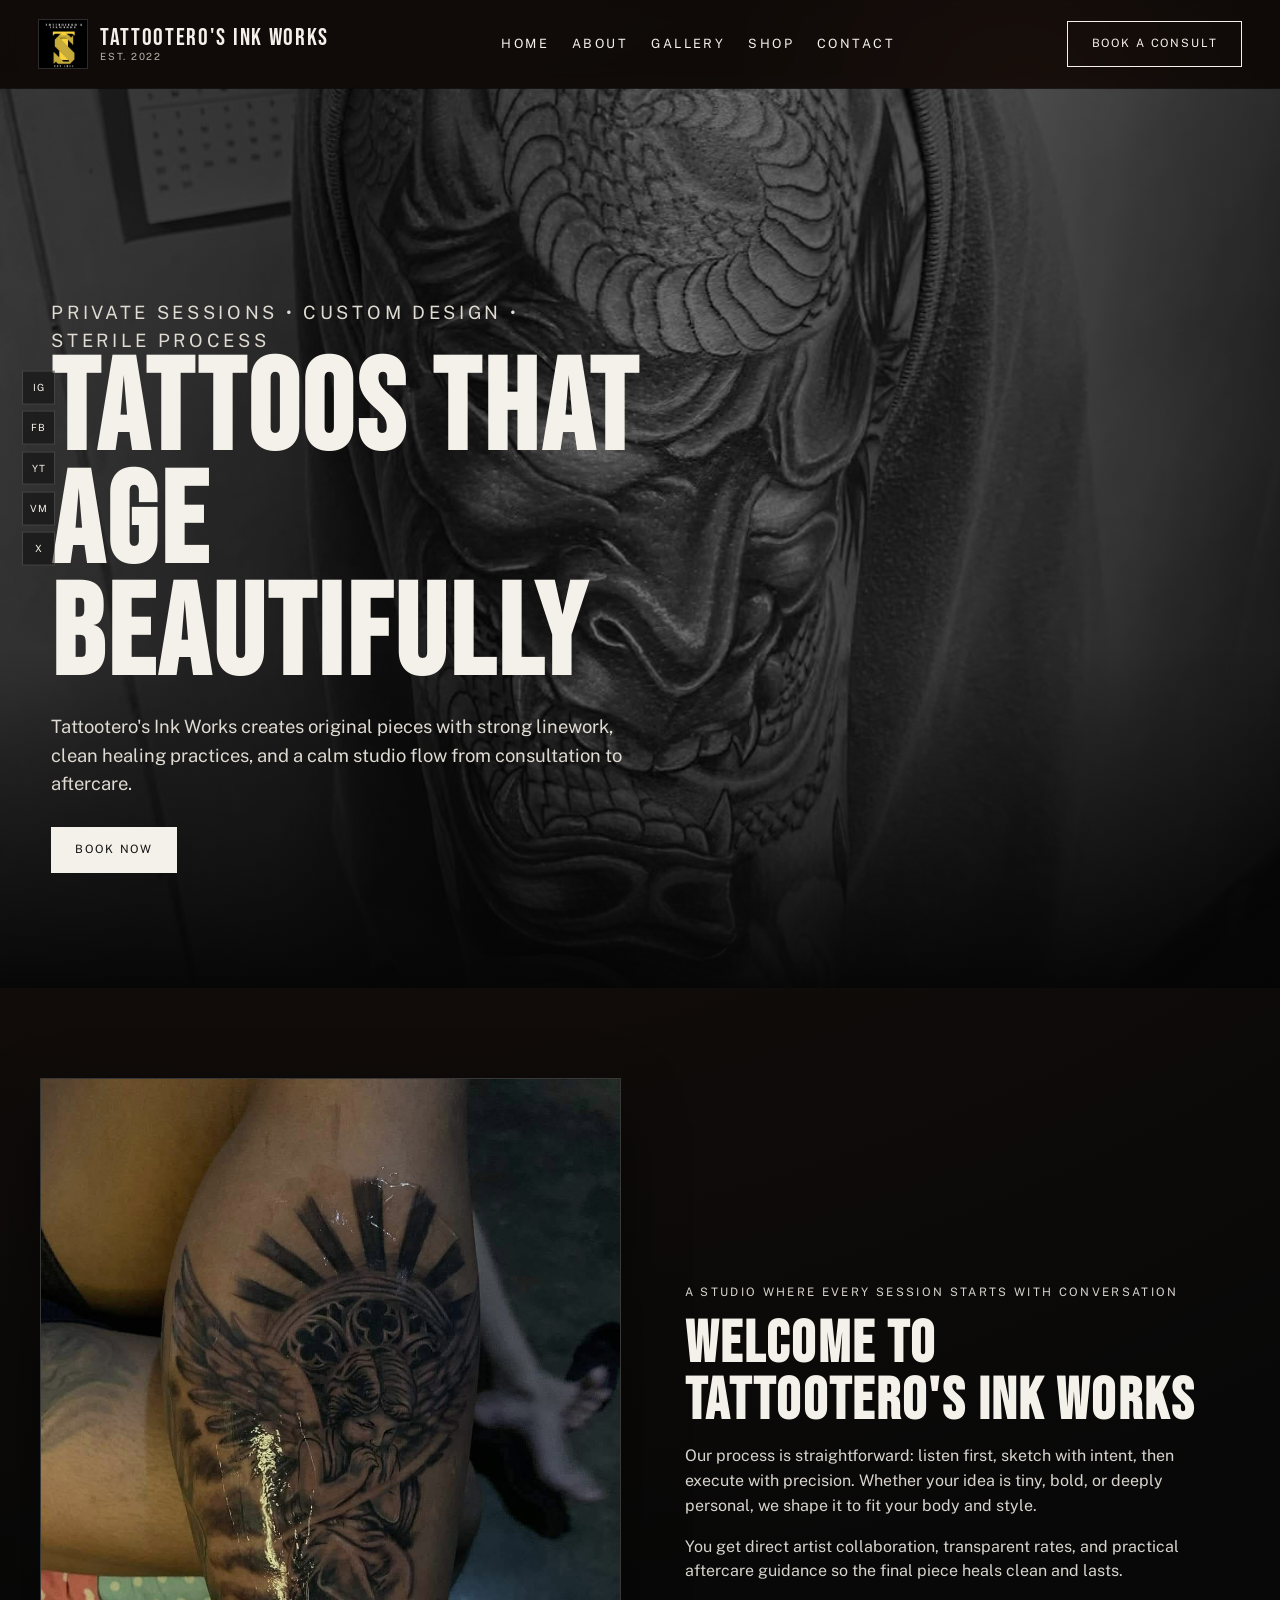
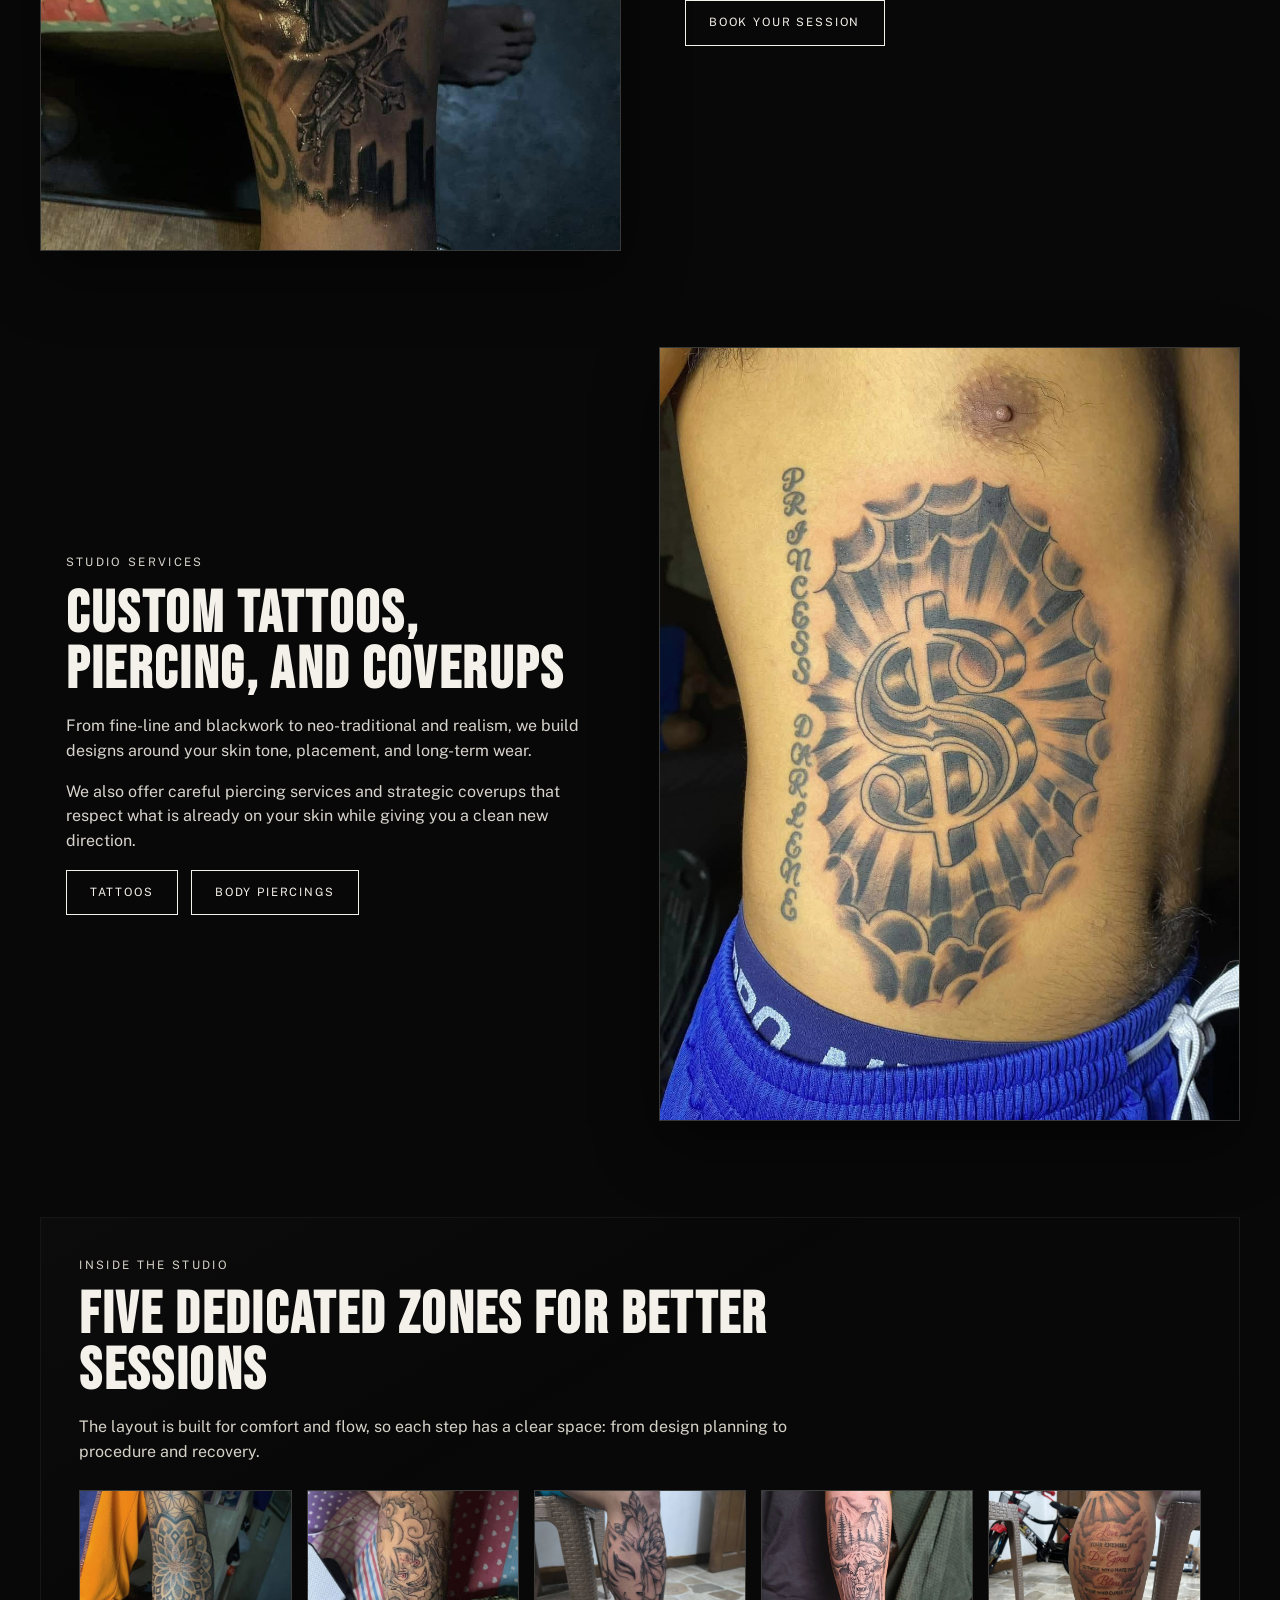
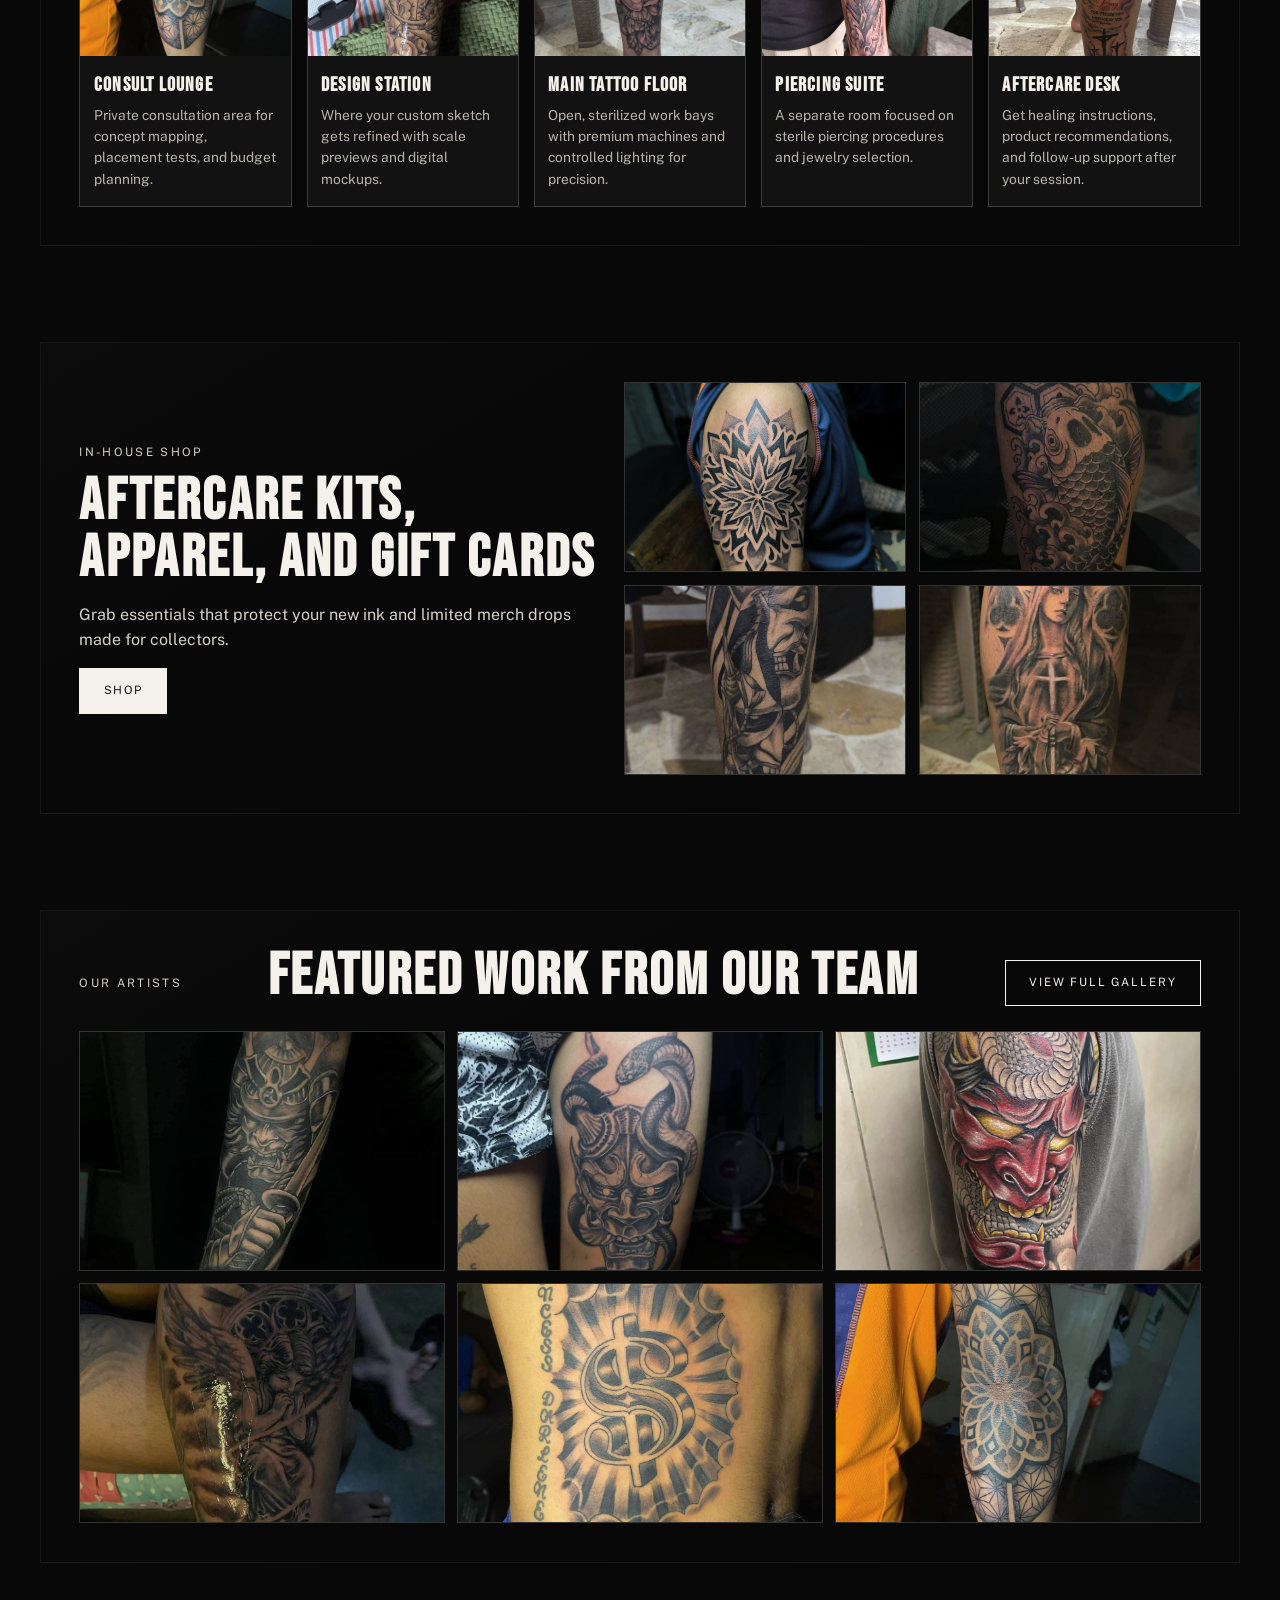
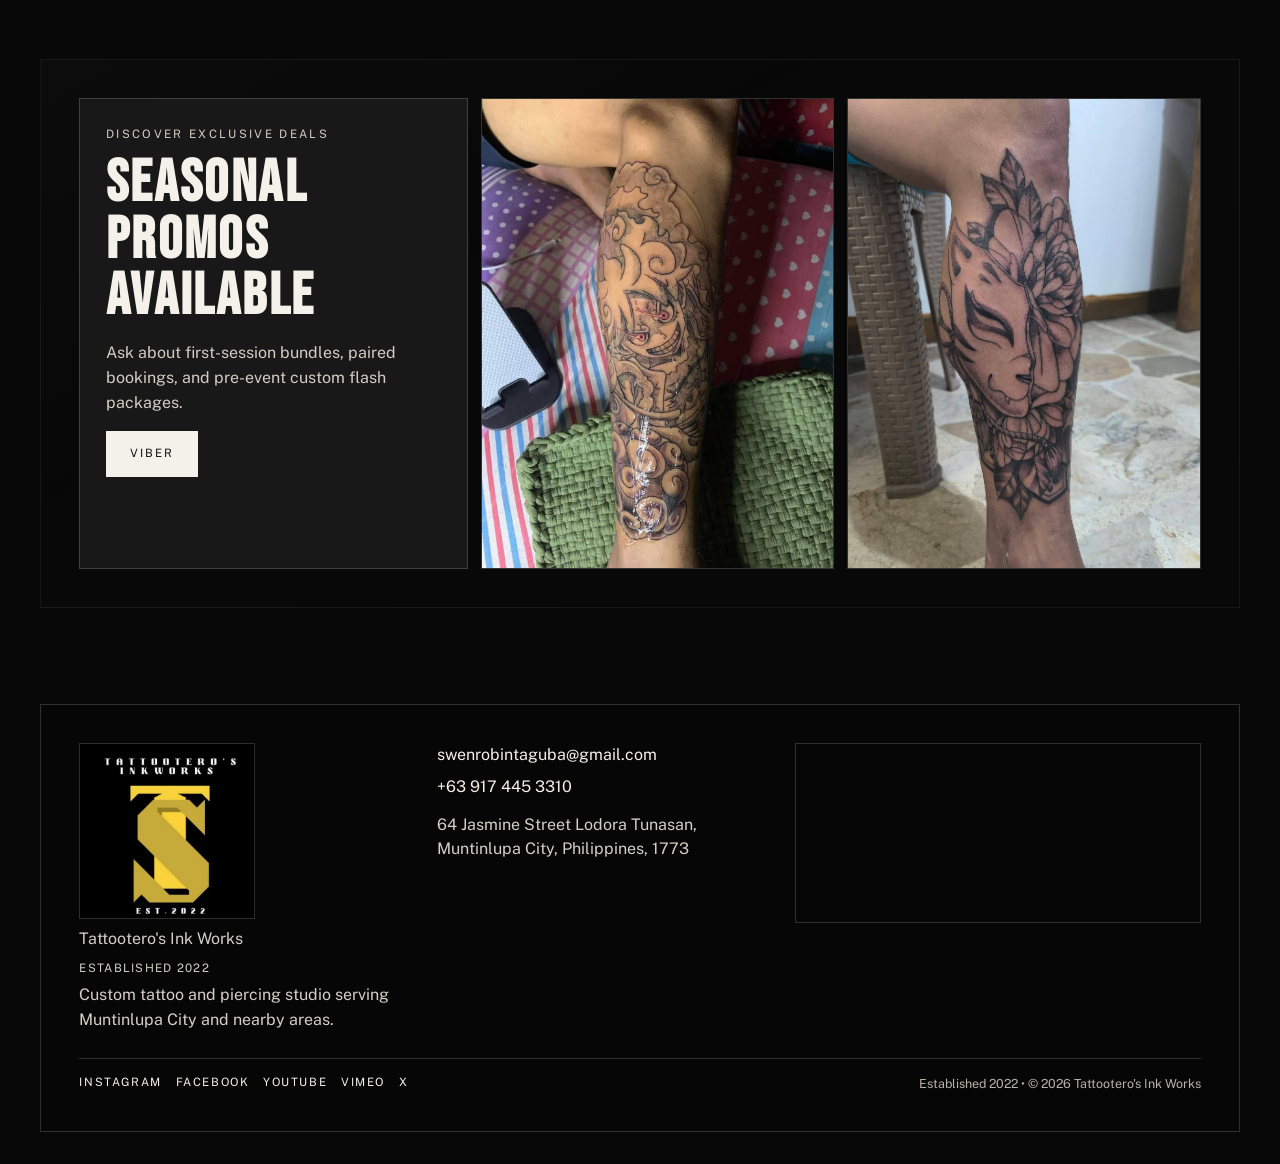
==== swen_tatts/tattootero-s-ink-works/index.html @ 1610db6c "Add files via upload" ====
<!DOCTYPE html>
<html lang="en">
<head>
  <meta charset="UTF-8" />
  <meta name="viewport" content="width=device-width, initial-scale=1.0" />
  <title>Tattootero's Ink Works</title>
  <meta name="description" content="Tattootero's Ink Works - award-winning tattoo artistry and studio services." />
  <link rel="preconnect" href="https://fonts.googleapis.com" />
  <link rel="preconnect" href="https://fonts.gstatic.com" crossorigin />
  <link href="https://fonts.googleapis.com/css2?family=Bebas+Neue&family=Public+Sans:wght@300;400;500;700&display=swap" rel="stylesheet" />
  <link rel="stylesheet" href="styles.css" />
</head>
<body>
  <div class="ambient-glow" aria-hidden="true"></div>

  <header class="site-header">
    <a class="brand" href="#home">
      <img class="brand-logo" src="images/logo.jpg" alt="Tattootero's Ink Works logo" />
      <span class="brand-text">
        <span class="brand-name">Tattootero's Ink Works</span>
        <span class="brand-est">Est. 2022</span>
      </span>
    </a>

    <button class="menu-toggle" type="button" aria-expanded="false" aria-controls="site-nav">
      <span></span>
      <span></span>
      <span></span>
      <span class="menu-label">Menu</span>
    </button>

    <nav class="site-nav" id="site-nav" aria-label="Main">
      <a href="#home">Home</a>
      <a href="#about">About</a>
      <a href="#gallery">Gallery</a>
      <a href="#shop">Shop</a>
      <a href="#contact">Contact</a>
    </nav>

    <a class="btn btn-outline header-cta" href="#contact">Book A Consult</a>
  </header>

  <ul class="social-rail" aria-label="Social links">
    <li><a href="#" aria-label="Instagram">IG</a></li>
    <li><a href="https://www.facebook.com/profile.php?id=61572030596200" aria-label="Facebook">FB</a></li>
    <li><a href="#" aria-label="YouTube">YT</a></li>
    <li><a href="#" aria-label="Vimeo">VM</a></li>
    <li><a href="#" aria-label="X">X</a></li>
  </ul>

  <main>
    <section class="hero" id="home">
      <img
        class="hero-image"
        src="images/previous%20works/1.jpg"
        alt="Studio hero visual"
      />
      <div class="hero-overlay"></div>
      <div class="hero-content">
        <p class="eyebrow">Private Sessions • Custom Design • Sterile Process</p>
        <h1>Tattoos That Age<br />Beautifully</h1>
        <p>
          Tattootero's Ink Works creates original pieces with strong linework, clean healing practices, and a calm studio flow
          from consultation to aftercare.
        </p>
        <a class="btn btn-primary" href="#contact">Book Now</a>
      </div>
    </section>

    <section class="about split reveal" id="about">
      <figure class="panel-photo">
        <img
          src="images/previous%20works/2.jpg"
          alt="Portrait in studio"
        />
      </figure>
      <div class="panel-copy">
        <p class="section-tag">A Studio Where Every Session Starts With Conversation</p>
        <h2>Welcome To Tattootero's Ink Works</h2>
        <p>
          Our process is straightforward: listen first, sketch with intent, then execute with precision. Whether your idea is tiny,
          bold, or deeply personal, we shape it to fit your body and style.
        </p>
        <p>
          You get direct artist collaboration, transparent rates, and practical aftercare guidance so the final piece heals clean and
          lasts.
        </p>
        <a class="btn btn-outline" href="#contact">Book Your Session</a>
      </div>
    </section>

    <section class="services split reverse reveal">
      <figure class="panel-photo">
        <img
          src="images/previous%20works/3.jpg"
          alt="Tattoo session close-up"
        />
      </figure>
      <div class="panel-copy">
        <p class="section-tag">Studio Services</p>
        <h2>Custom Tattoos, Piercing, And Coverups</h2>
        <p>
          From fine-line and blackwork to neo-traditional and realism, we build designs around your skin tone, placement, and long-term
          wear.
        </p>
        <p>
          We also offer careful piercing services and strategic coverups that respect what is already on your skin while giving you
          a clean new direction.
        </p>
        <div class="button-row">
          <a class="btn btn-outline" href="#gallery">Tattoos</a>
          <a class="btn btn-outline" href="#gallery">Body Piercings</a>
        </div>
      </div>
    </section>

    <section class="studios reveal" id="studios">
      <div class="section-head">
        <p class="section-tag">Inside The Studio</p>
        <h2>Five Dedicated Zones For Better Sessions</h2>
        <p>
          The layout is built for comfort and flow, so each step has a clear space: from design planning to procedure and recovery.
        </p>
      </div>

      <div class="studio-grid">
        <article class="studio-card">
          <img src="images/previous%20works/4.jpg" alt="Consult lounge" />
          <h3>Consult Lounge</h3>
          <p>Private consultation area for concept mapping, placement tests, and budget planning.</p>
        </article>
        <article class="studio-card">
          <img src="images/previous%20works/5.jpg" alt="Design station" />
          <h3>Design Station</h3>
          <p>Where your custom sketch gets refined with scale previews and digital mockups.</p>
        </article>
        <article class="studio-card">
          <img src="images/previous%20works/6.jpg" alt="Main tattoo floor" />
          <h3>Main Tattoo Floor</h3>
          <p>Open, sterilized work bays with premium machines and controlled lighting for precision.</p>
        </article>
        <article class="studio-card">
          <img src="images/previous%20works/7.jpg" alt="Piercing suite" />
          <h3>Piercing Suite</h3>
          <p>A separate room focused on sterile piercing procedures and jewelry selection.</p>
        </article>
        <article class="studio-card">
          <img src="images/previous%20works/8.jpg" alt="Aftercare counter" />
          <h3>Aftercare Desk</h3>
          <p>Get healing instructions, product recommendations, and follow-up support after your session.</p>
        </article>
      </div>
    </section>

    <section class="shop-highlight reveal" id="shop">
      <div class="shop-copy">
        <p class="section-tag">In-House Shop</p>
        <h2>Aftercare Kits, Apparel, And Gift Cards</h2>
        <p>Grab essentials that protect your new ink and limited merch drops made for collectors.</p>
        <a class="btn btn-primary" href="#contact">Shop</a>
      </div>
      <div class="shop-mosaic">
        <img src="images/previous%20works/9.jpg" alt="Merch display" />
        <img src="images/previous%20works/10.jpg" alt="Aftercare products" />
        <img src="images/previous%20works/11.jpg" alt="Ink and accessories" />
        <img src="images/previous%20works/12.jpg" alt="Retail shelf" />
      </div>
    </section>

    <section class="artists reveal" id="gallery">
      <div class="section-head artists-head">
        <p class="section-tag">Our Artists</p>
        <h2>Featured Work From Our Team</h2>
        <a class="btn btn-outline" href="#">View Full Gallery</a>
      </div>
      <div class="artist-grid">
        <img src="images/previous%20works/13.jpg" alt="Tattoo artwork 1" />
        <img src="images/previous%20works/14.jpg" alt="Tattoo artwork 2" />
        <img src="images/previous%20works/1.jpg" alt="Tattoo artwork 3" />
        <img src="images/previous%20works/2.jpg" alt="Tattoo artwork 4" />
        <img src="images/previous%20works/3.jpg" alt="Tattoo artwork 5" />
        <img src="images/previous%20works/4.jpg" alt="Tattoo artwork 6" />
      </div>
    </section>

    <section class="promo reveal">
      <div class="promo-card">
        <p class="section-tag">Discover Exclusive Deals</p>
        <h2>Seasonal Promos Available</h2>
        <p>Ask about first-session bundles, paired bookings, and pre-event custom flash packages.</p>
        <a class="btn btn-primary" href="tel:+639174453310">Viber</a>
      </div>
      <img src="images/previous%20works/5.jpg" alt="Tattoo promo visual" />
      <img src="images/previous%20works/6.jpg" alt="Tattoo promo visual 2" />
    </section>
  </main>

  <footer class="site-footer" id="contact">
    <div class="footer-brand">
      <img class="brand-logo footer-logo" src="images/logo.jpg" alt="Tattootero's Ink Works logo" />
      <p>Tattootero's Ink Works</p>
      <p class="footer-est">Established 2022</p>
      <p class="footer-small">Custom tattoo and piercing studio serving Muntinlupa City and nearby areas.</p>
    </div>

    <div class="footer-contact">
      <a href="mailto:swenrobintaguba@gmail.com">swenrobintaguba@gmail.com</a>
      <a href="tel:+639174453310">+63 917 445 3310</a>
      <p>64 Jasmine Street Lodora Tunasan, Muntinlupa City, Philippines, 1773</p>
    </div>

    <iframe
      title="Studio location map"
      src="https://www.google.com/maps?q=64%20Jasmine%20Street%20Lodora%20Tunasan%20Muntinlupa%20City%20Philippines%201773&output=embed"
      loading="lazy"
      referrerpolicy="no-referrer-when-downgrade"
    ></iframe>

    <div class="footer-meta">
      <ul aria-label="Social links">
        <li><a href="#">Instagram</a></li>
        <li><a href="https://www.facebook.com/profile.php?id=61572030596200">Facebook</a></li>
        <li><a href="#">YouTube</a></li>
        <li><a href="#">Vimeo</a></li>
        <li><a href="#">X</a></li>
      </ul>
      <p>Established 2022 • © <span id="year"></span> Tattootero's Ink Works</p>
    </div>
  </footer>

  <script src="script.js"></script>
</body>
</html>
---- swen_tatts/tattootero-s-ink-works/styles.css ----
:root {
  --bg: #080808;
  --panel: #121212;
  --panel-soft: #181818;
  --ink: #f4f1ea;
  --muted: #b9b4aa;
  --accent: #be623c;
  --line: rgba(244, 241, 234, 0.18);
  --shadow: 0 24px 60px rgba(0, 0, 0, 0.45);
  --display: "Bebas Neue", Impact, sans-serif;
  --body: "Public Sans", "Segoe UI", sans-serif;
}

* {
  box-sizing: border-box;
}

html {
  scroll-behavior: smooth;
}

body {
  margin: 0;
  font-family: var(--body);
  color: var(--ink);
  background: radial-gradient(circle at 20% -10%, #26160f 0%, var(--bg) 34%),
    linear-gradient(130deg, #0d0d0d 0%, #050505 60%);
  line-height: 1.55;
  overflow-x: hidden;
}

img {
  max-width: 100%;
  display: block;
}

a {
  color: inherit;
  text-decoration: none;
}

.ambient-glow {
  position: fixed;
  inset: 0;
  pointer-events: none;
  background:
    radial-gradient(circle at 80% 12%, rgba(190, 98, 60, 0.15), transparent 24%),
    radial-gradient(circle at 8% 70%, rgba(190, 98, 60, 0.08), transparent 28%);
  z-index: -1;
}

.site-header {
  position: fixed;
  top: 0;
  left: 0;
  width: 100%;
  display: grid;
  grid-template-columns: auto 1fr auto;
  align-items: center;
  gap: 1.2rem;
  padding: 1.2rem clamp(1.1rem, 3vw, 3.2rem);
  border-bottom: 1px solid transparent;
  background: rgba(7, 7, 7, 0.55);
  backdrop-filter: blur(8px);
  z-index: 30;
  transition: border-color 0.25s ease, background-color 0.25s ease;
}

.site-header.scrolled {
  background: rgba(5, 5, 5, 0.88);
  border-bottom-color: var(--line);
}

.brand {
  display: inline-flex;
  align-items: center;
  gap: 0.75rem;
  letter-spacing: 0.04em;
}

.brand-logo {
  display: block;
  width: 3.1rem;
  aspect-ratio: 1;
  object-fit: cover;
  border: 1px solid var(--line);
  background: #000;
}

.brand-text {
  display: grid;
  gap: 0.1rem;
  line-height: 1;
}

.brand-name {
  font-family: var(--display);
  font-size: clamp(1.15rem, 1.9vw, 1.5rem);
  letter-spacing: 0.07em;
}

.brand-est {
  text-transform: uppercase;
  letter-spacing: 0.18em;
  font-size: 0.62rem;
  color: var(--muted);
}

.site-nav {
  justify-self: center;
  display: inline-flex;
  align-items: center;
  gap: clamp(0.8rem, 1.8vw, 2rem);
  text-transform: uppercase;
  font-size: 0.8rem;
  letter-spacing: 0.19em;
}

.site-nav a {
  position: relative;
  padding: 0.3rem 0;
}

.site-nav a::after {
  content: "";
  position: absolute;
  left: 0;
  bottom: 0;
  width: 100%;
  height: 1px;
  background: var(--ink);
  transform: scaleX(0);
  transform-origin: left;
  transition: transform 0.25s ease;
}

.site-nav a:hover::after,
.site-nav a:focus-visible::after {
  transform: scaleX(1);
}

.menu-toggle {
  display: none;
  background: none;
  border: 0;
  color: var(--ink);
  padding: 0.2rem;
  align-items: center;
  gap: 0.35rem;
  cursor: pointer;
}

.menu-toggle span {
  display: block;
  width: 1.4rem;
  height: 2px;
  background: var(--ink);
}

.menu-toggle .menu-label {
  width: auto;
  height: auto;
  background: none;
  font-size: 0.78rem;
  text-transform: uppercase;
  letter-spacing: 0.12em;
}

.btn {
  display: inline-block;
  border: 1px solid var(--ink);
  padding: 0.8rem 1.45rem;
  text-transform: uppercase;
  letter-spacing: 0.16em;
  font-size: 0.72rem;
  transition: transform 0.2s ease, background-color 0.2s ease, border-color 0.2s ease;
}

.btn:hover,
.btn:focus-visible {
  transform: translateY(-2px);
}

.btn-primary {
  background: var(--ink);
  color: #111;
  border-color: var(--ink);
}

.btn-primary:hover,
.btn-primary:focus-visible {
  background: var(--accent);
  border-color: var(--accent);
  color: var(--ink);
}

.btn-outline {
  background: transparent;
  color: var(--ink);
}

.header-cta {
  justify-self: end;
}

.social-rail {
  list-style: none;
  margin: 0;
  padding: 0;
  position: fixed;
  top: 52%;
  left: clamp(0.4rem, 1.7vw, 1.6rem);
  transform: translateY(-50%);
  z-index: 20;
  display: grid;
  gap: 0.42rem;
}

.social-rail a {
  width: 2.1rem;
  aspect-ratio: 1;
  border: 1px solid var(--line);
  display: grid;
  place-items: center;
  font-size: 0.62rem;
  letter-spacing: 0.08em;
  background: rgba(10, 10, 10, 0.5);
  transition: border-color 0.2s ease, color 0.2s ease, transform 0.2s ease;
}

.social-rail a:hover,
.social-rail a:focus-visible {
  border-color: var(--accent);
  color: var(--accent);
  transform: translateX(3px);
}

main {
  padding-top: 5.5rem;
}

section {
  width: min(1200px, calc(100% - 2rem));
  margin-inline: auto;
  margin-bottom: clamp(4rem, 8vw, 6rem);
}

.hero {
  position: relative;
  width: 100%;
  max-width: none;
  min-height: min(100vh, 900px);
  margin-bottom: clamp(4.5rem, 7vw, 6rem);
  display: grid;
  align-items: end;
  padding: clamp(5rem, 9vw, 8rem) clamp(1rem, 4vw, 5.8rem);
  isolation: isolate;
  overflow: hidden;
}

.hero::after {
  content: "";
  position: absolute;
  inset: auto 0 0;
  height: 38%;
  background: linear-gradient(180deg, transparent 0%, rgba(5, 5, 5, 0.95) 100%);
  z-index: -1;
}

.hero-image,
.hero-overlay {
  position: absolute;
  inset: 0;
  width: 100%;
  height: 100%;
}

.hero-image {
  object-fit: cover;
  filter: grayscale(100%) contrast(1.05);
  z-index: -3;
}

.hero-overlay {
  z-index: -2;
  background: linear-gradient(100deg, rgba(6, 6, 6, 0.78) 20%, rgba(6, 6, 6, 0.55) 50%, rgba(6, 6, 6, 0.86) 100%);
}

.hero-content {
  max-width: 760px;
}

.eyebrow,
.section-tag {
  margin: 0 0 0.85rem;
  text-transform: uppercase;
  font-size: 0.73rem;
  letter-spacing: 0.2em;
  color: var(--muted);
}

.hero h1 {
  margin: 0;
  font-family: var(--display);
  text-transform: uppercase;
  font-size: clamp(3.2rem, 10vw, 8.2rem);
  line-height: 0.88;
  letter-spacing: 0.03em;
  text-wrap: balance;
}

.hero p {
  margin: 1.2rem 0 0;
  width: min(52ch, 100%);
  font-size: clamp(0.98rem, 1.45vw, 1.15rem);
  color: #dfdbd2;
}

.hero .btn {
  margin-top: 1.8rem;
}

.split {
  display: grid;
  grid-template-columns: 1fr 1fr;
  gap: clamp(1.3rem, 3vw, 3rem);
  align-items: center;
}

.split.reverse {
  direction: rtl;
}

.split.reverse > * {
  direction: ltr;
}

.panel-photo {
  margin: 0;
  min-height: 420px;
  border: 1px solid var(--line);
  background: #0f0f0f;
  overflow: hidden;
  box-shadow: var(--shadow);
}

.panel-photo img {
  width: 100%;
  height: 100%;
  object-fit: cover;
  filter: saturate(0.82);
}

.panel-copy {
  padding: clamp(1rem, 2vw, 1.8rem);
}

.panel-copy h2,
.section-head h2,
.shop-copy h2,
.promo-card h2 {
  margin: 0 0 0.9rem;
  font-family: var(--display);
  text-transform: uppercase;
  letter-spacing: 0.04em;
  font-size: clamp(2rem, 5vw, 3.7rem);
  line-height: 0.95;
}

.panel-copy p {
  margin: 0 0 1rem;
  color: #d8d4cd;
}

.button-row {
  display: flex;
  gap: 0.8rem;
  flex-wrap: wrap;
}

.studios,
.artists,
.shop-highlight,
.promo {
  background: linear-gradient(150deg, rgba(255, 255, 255, 0.02), transparent 40%);
  border: 1px solid rgba(255, 255, 255, 0.06);
  padding: clamp(1.3rem, 3vw, 2.5rem);
}

.section-head {
  max-width: 740px;
  margin-bottom: 1.6rem;
}

.section-head p {
  margin-top: 0;
  color: #d6d2c8;
}

.studio-grid {
  display: grid;
  grid-template-columns: repeat(5, minmax(0, 1fr));
  gap: 0.9rem;
}

.studio-card {
  background: var(--panel);
  border: 1px solid var(--line);
  overflow: hidden;
}

.studio-card img {
  height: 165px;
  width: 100%;
  object-fit: cover;
  filter: grayscale(15%);
}

.studio-card h3 {
  margin: 0.85rem 0 0.25rem;
  padding-inline: 0.85rem;
  font-family: var(--display);
  letter-spacing: 0.06em;
  font-size: 1.25rem;
  text-transform: uppercase;
}

.studio-card p {
  margin: 0 0 1rem;
  padding-inline: 0.85rem;
  color: var(--muted);
  font-size: 0.86rem;
}

.shop-highlight {
  display: grid;
  grid-template-columns: 0.95fr 1.05fr;
  gap: 1.4rem;
  align-items: center;
}

.shop-copy p {
  color: #d6d1c8;
}

.shop-mosaic {
  display: grid;
  grid-template-columns: repeat(2, minmax(0, 1fr));
  gap: 0.8rem;
}

.shop-mosaic img {
  height: 190px;
  width: 100%;
  object-fit: cover;
  border: 1px solid var(--line);
}

.artists-head {
  display: flex;
  align-items: end;
  justify-content: space-between;
  gap: 1rem;
  max-width: none;
}

.artists-head h2 {
  margin-bottom: 0;
}

.artist-grid {
  display: grid;
  grid-template-columns: repeat(3, minmax(0, 1fr));
  gap: 0.75rem;
}

.artist-grid img {
  height: 240px;
  width: 100%;
  object-fit: cover;
  border: 1px solid var(--line);
  filter: grayscale(14%);
}

.promo {
  display: grid;
  grid-template-columns: 1.1fr 1fr 1fr;
  gap: 0.8rem;
  align-items: stretch;
}

.promo-card {
  background: var(--panel-soft);
  border: 1px solid var(--line);
  padding: clamp(1rem, 2vw, 1.7rem);
}

.promo p {
  color: #d2cec4;
}

.promo img {
  width: 100%;
  min-height: 100%;
  object-fit: cover;
  border: 1px solid var(--line);
}

.site-footer {
  width: min(1200px, calc(100% - 2rem));
  margin: 0 auto 2rem;
  padding: clamp(1.4rem, 3vw, 2.6rem);
  border: 1px solid var(--line);
  display: grid;
  grid-template-columns: 1fr 1fr 1.2fr;
  gap: 1.2rem;
  background: rgba(7, 7, 7, 0.7);
}

.footer-brand p,
.footer-contact p {
  margin: 0.4rem 0;
  color: #d5d0c7;
}

.footer-logo {
  width: min(11rem, 100%);
  height: auto;
  margin-bottom: 0.5rem;
}

.footer-est {
  letter-spacing: 0.11em;
  text-transform: uppercase;
  font-size: 0.73rem;
  color: var(--muted);
}

.footer-small {
  max-width: 34ch;
  color: var(--muted);
}

.footer-contact {
  display: grid;
  align-content: start;
  gap: 0.35rem;
}

.footer-contact a {
  width: fit-content;
  border-bottom: 1px solid transparent;
}

.footer-contact a:hover,
.footer-contact a:focus-visible {
  border-bottom-color: var(--accent);
}

.site-footer iframe {
  width: 100%;
  min-height: 180px;
  border: 1px solid var(--line);
  filter: grayscale(100%) contrast(0.95);
}

.footer-meta {
  grid-column: 1 / -1;
  border-top: 1px solid var(--line);
  padding-top: 0.9rem;
  display: flex;
  align-items: center;
  justify-content: space-between;
  gap: 0.9rem;
}

.footer-meta ul {
  margin: 0;
  padding: 0;
  list-style: none;
  display: flex;
  gap: 0.85rem;
  flex-wrap: wrap;
}

.footer-meta li {
  text-transform: uppercase;
  font-size: 0.72rem;
  letter-spacing: 0.14em;
}

.footer-meta p {
  margin: 0;
  font-size: 0.78rem;
  color: var(--muted);
}

.reveal {
  opacity: 1;
  transform: translateY(0);
  transition: opacity 0.7s ease, transform 0.7s ease;
}

.js .reveal {
  opacity: 0;
  transform: translateY(36px);
}

.js .reveal.in-view {
  opacity: 1;
  transform: translateY(0);
}

.hero-content > * {
  opacity: 0;
  transform: translateY(20px);
  transition: transform 0.55s ease, opacity 0.55s ease;
}

body.loaded .hero-content > * {
  opacity: 1;
  transform: translateY(0);
}

body.loaded .hero-content > *:nth-child(1) {
  transition-delay: 0.08s;
}

body.loaded .hero-content > *:nth-child(2) {
  transition-delay: 0.16s;
}

body.loaded .hero-content > *:nth-child(3) {
  transition-delay: 0.24s;
}

body.loaded .hero-content > *:nth-child(4) {
  transition-delay: 0.32s;
}

@media (max-width: 1100px) {
  .studio-grid {
    grid-template-columns: repeat(3, minmax(0, 1fr));
  }

  .promo {
    grid-template-columns: 1fr;
  }

  .promo img {
    height: 260px;
  }

  .site-footer {
    grid-template-columns: 1fr 1fr;
  }
}

@media (max-width: 860px) {
  .site-header {
    grid-template-columns: auto auto;
  }

  .menu-toggle {
    display: inline-flex;
    justify-self: end;
    flex-direction: column;
  }

  .brand-est {
    display: none;
  }

  .header-cta {
    display: none;
  }

  .site-nav {
    position: absolute;
    left: 0;
    top: 100%;
    width: 100%;
    background: rgba(5, 5, 5, 0.97);
    border-bottom: 1px solid var(--line);
    display: grid;
    justify-items: start;
    gap: 0;
    max-height: 0;
    overflow: hidden;
    transition: max-height 0.35s ease;
  }

  .site-nav a {
    width: 100%;
    padding: 0.95rem 1.15rem;
    border-top: 1px solid rgba(255, 255, 255, 0.08);
  }

  .site-nav.open {
    max-height: 340px;
  }

  .hero {
    min-height: 85vh;
  }

  .split,
  .shop-highlight,
  .artists-head,
  .artist-grid,
  .site-footer {
    grid-template-columns: 1fr;
  }

  .artists-head {
    align-items: start;
  }

  .studio-grid {
    grid-template-columns: repeat(2, minmax(0, 1fr));
  }

  .social-rail {
    left: auto;
    right: 0.7rem;
    top: auto;
    bottom: 0.8rem;
    transform: none;
    display: flex;
  }

  .social-rail a {
    width: 1.7rem;
  }
}

@media (max-width: 540px) {
  main {
    padding-top: 4.8rem;
  }

  section {
    width: min(1200px, calc(100% - 1.1rem));
    margin-bottom: 2.9rem;
  }

  .hero h1 {
    font-size: clamp(2.6rem, 16vw, 4rem);
  }

  .brand-logo {
    width: 2.55rem;
  }

  .brand-name {
    font-size: 0.95rem;
    letter-spacing: 0.05em;
  }

  .panel-photo {
    min-height: 280px;
  }

  .studio-grid {
    grid-template-columns: 1fr;
  }

  .artist-grid img,
  .promo img {
    height: 190px;
  }
}
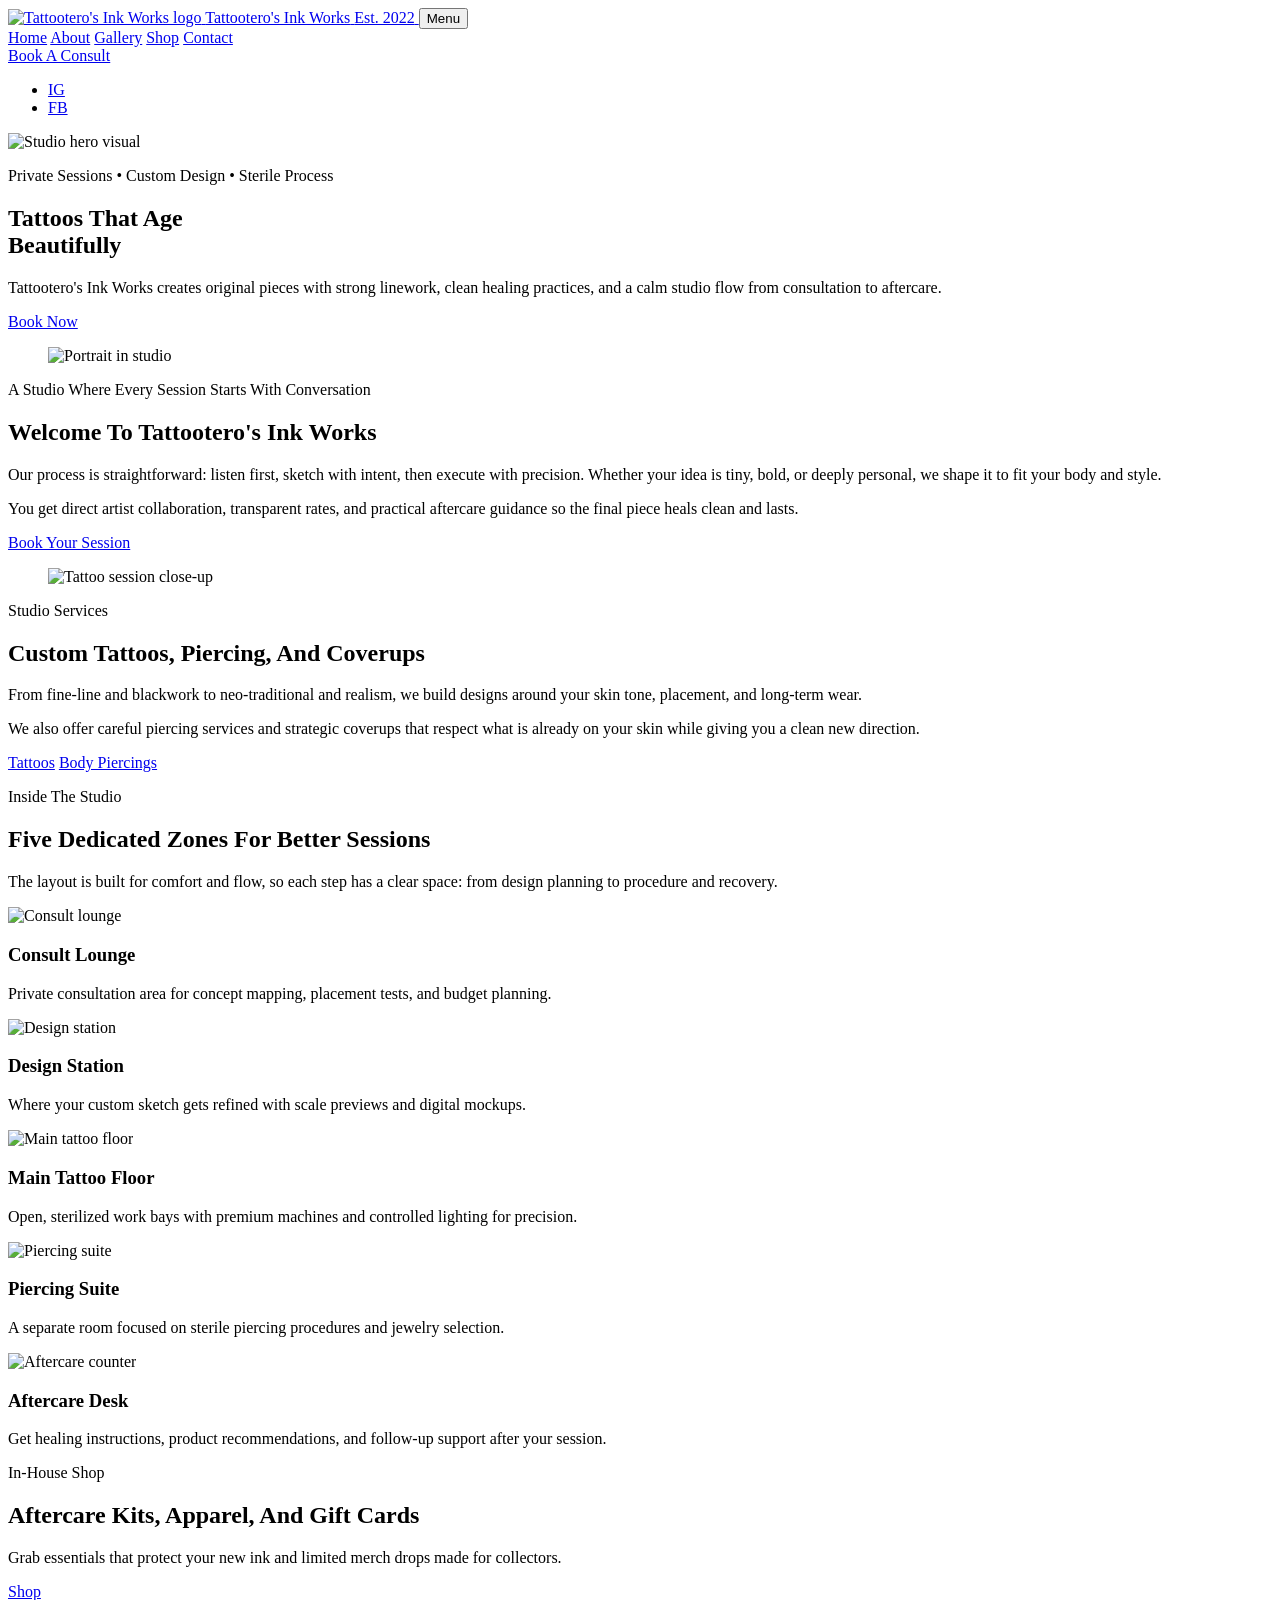
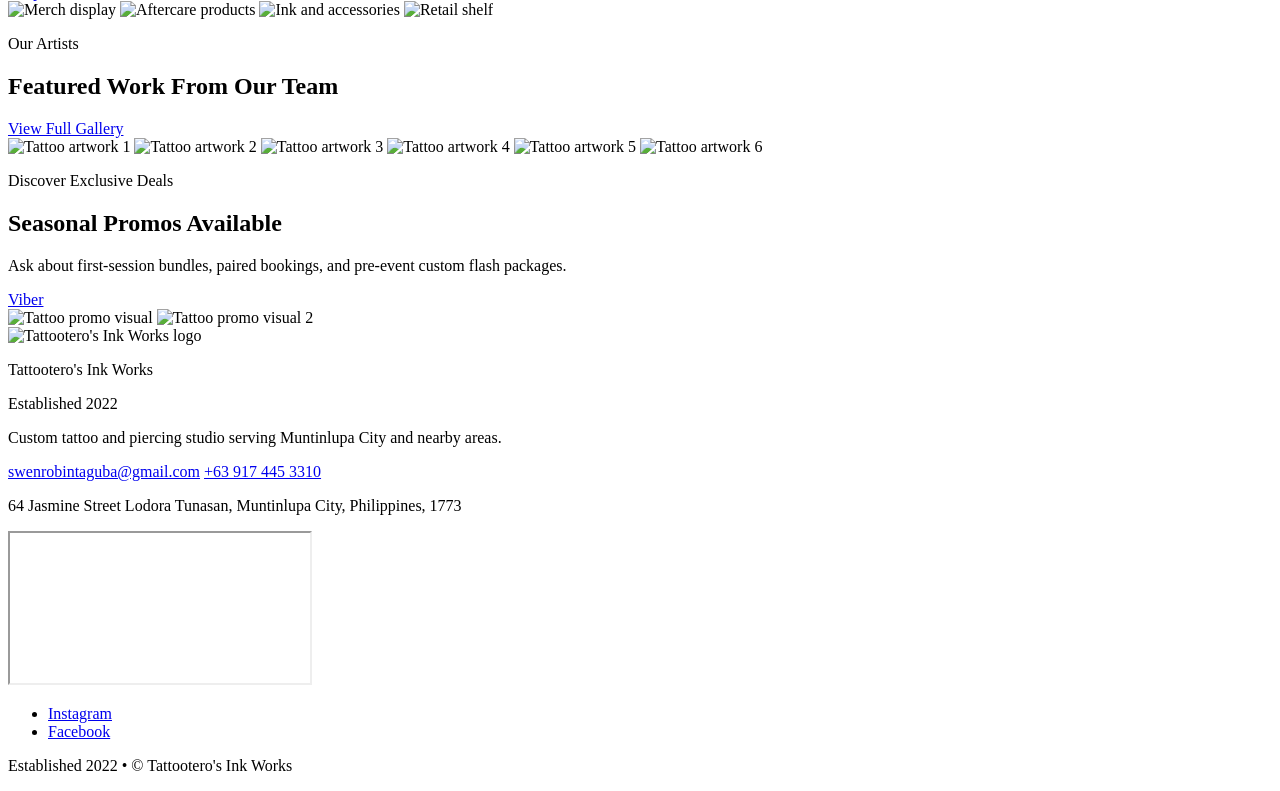
==== commit 5b9564aa: "Update navigation links and add shop page; remove unused images and scripts" ====
--- a/swen_tatts/tattootero-s-ink-works/index.html
+++ b/swen_tatts/tattootero-s-ink-works/index.html
@@ -33,7 +33,7 @@
       <a href="#home">Home</a>
       <a href="#about">About</a>
       <a href="#gallery">Gallery</a>
-      <a href="#shop">Shop</a>
+      <a href="shop.html">Shop</a>
       <a href="#contact">Contact</a>
     </nav>
 
@@ -41,11 +41,8 @@
   </header>
 
   <ul class="social-rail" aria-label="Social links">
-    <li><a href="#" aria-label="Instagram">IG</a></li>
+    <li><a href="https://www.instagram.com/tattoteros.inkworks" aria-label="Instagram">IG</a></li>
     <li><a href="https://www.facebook.com/profile.php?id=61572030596200" aria-label="Facebook">FB</a></li>
-    <li><a href="#" aria-label="YouTube">YT</a></li>
-    <li><a href="#" aria-label="Vimeo">VM</a></li>
-    <li><a href="#" aria-label="X">X</a></li>
   </ul>
 
   <main>
@@ -218,11 +215,8 @@
 
     <div class="footer-meta">
       <ul aria-label="Social links">
-        <li><a href="#">Instagram</a></li>
+        <li><a href="https://www.instagram.com/tattoteros.inkworks">Instagram</a></li>
         <li><a href="https://www.facebook.com/profile.php?id=61572030596200">Facebook</a></li>
-        <li><a href="#">YouTube</a></li>
-        <li><a href="#">Vimeo</a></li>
-        <li><a href="#">X</a></li>
       </ul>
       <p>Established 2022 • © <span id="year"></span> Tattootero's Ink Works</p>
     </div>
